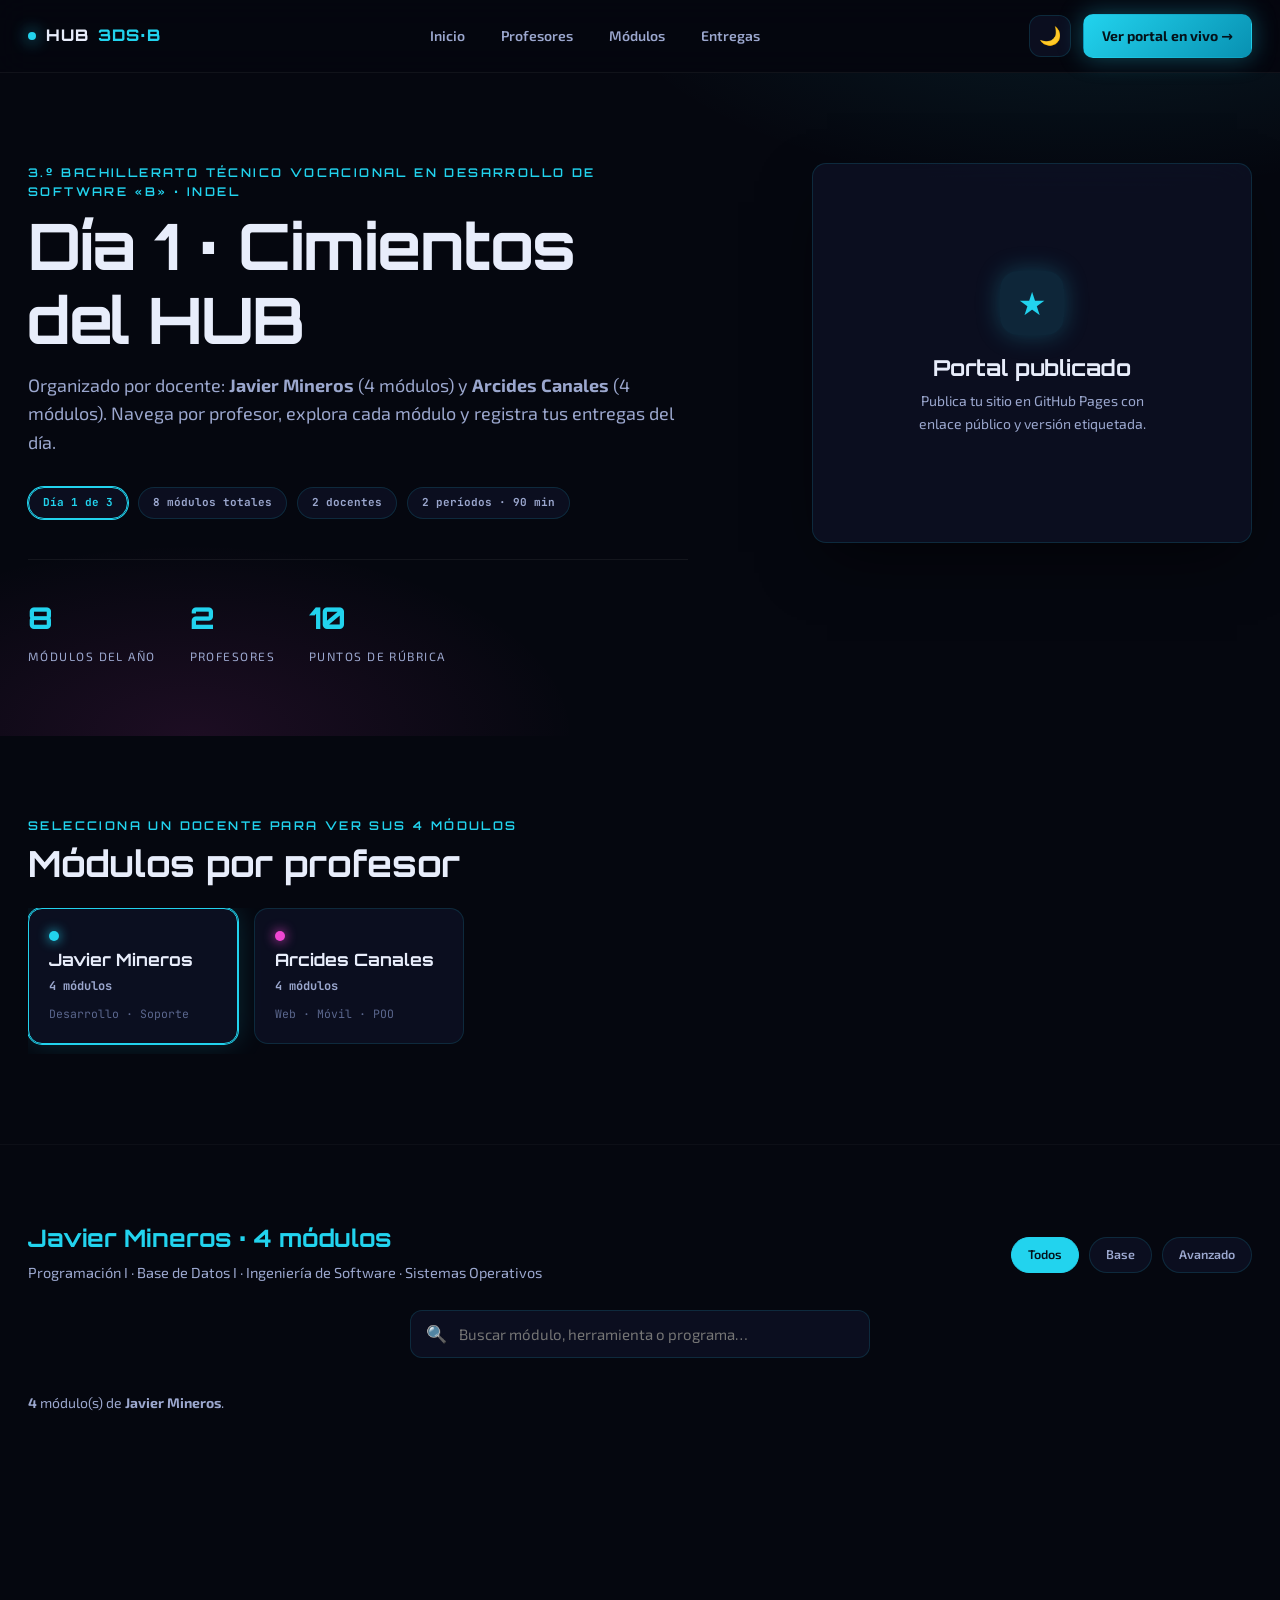
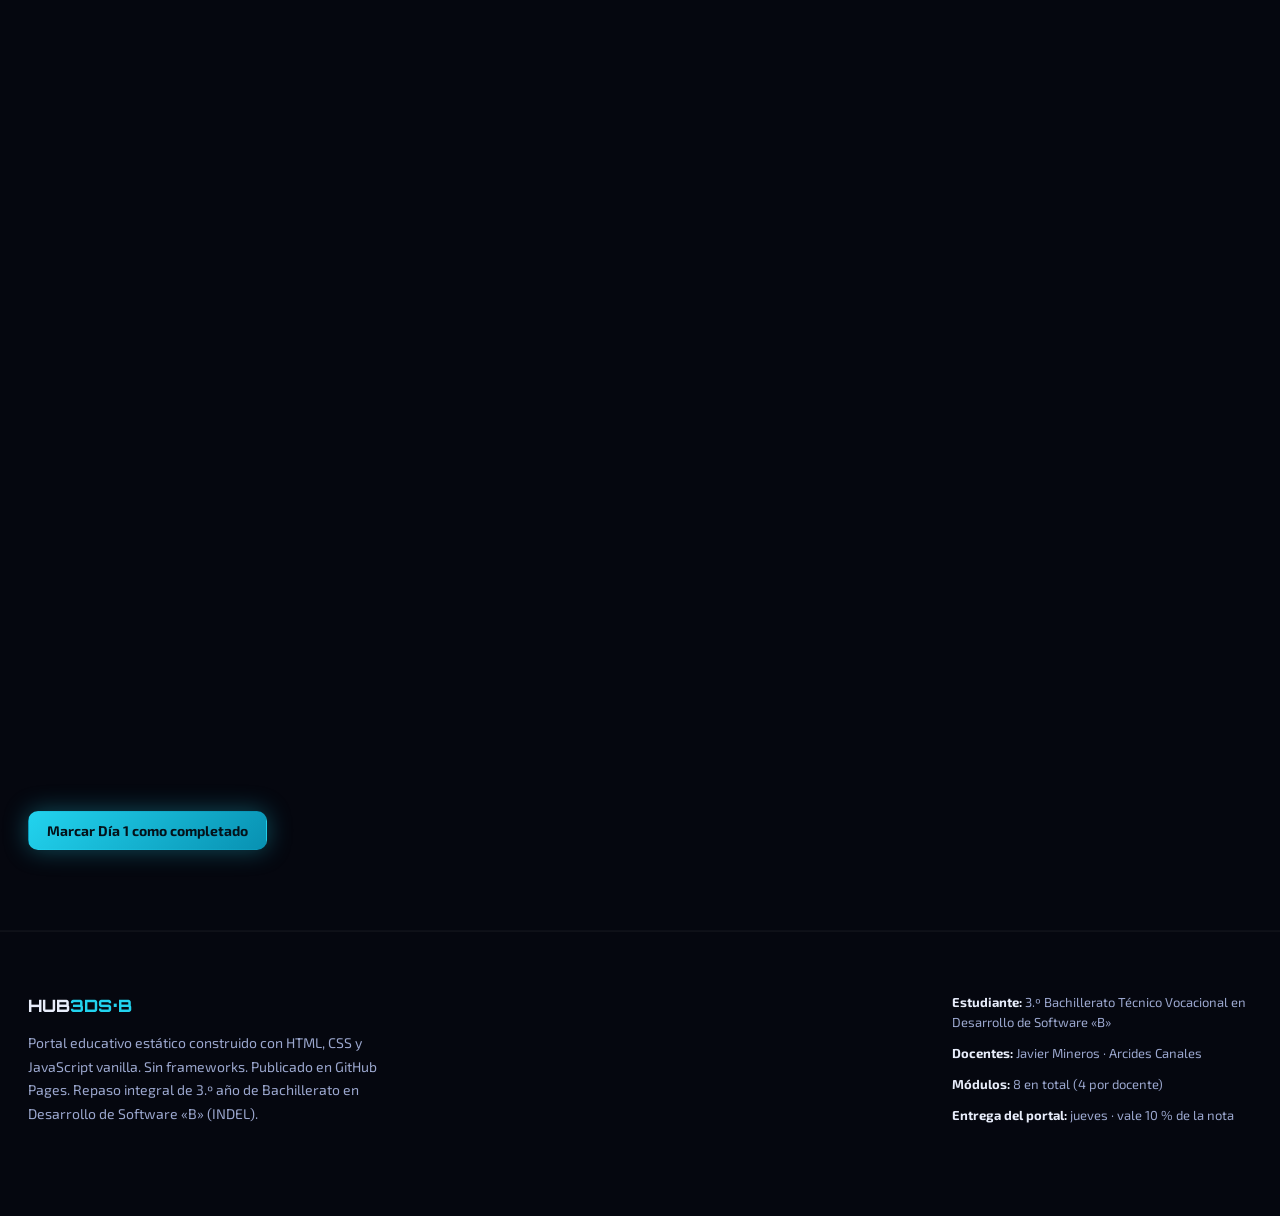
==== portal_profesional/dia1/index.html @ 41afa898 "Día 1: portal HUB 3DS·B organizado por profesores (Javier Mineros y Arcides Canales) - 8 módulos org" ====
<!DOCTYPE html>
<html lang="es" class="dark">
<head>
  <meta charset="UTF-8">
  <meta name="viewport" content="width=device-width, initial-scale=1">
  <meta name="description" content="HUB 3DS·B · Día 1 · Cimientos del HUB · Repaso integral 3.º Bachillerato Desarrollo de Software · INDEL">
  <meta name="author" content="Estudiante 3.º Bachillerato Técnico Vocacional en Desarrollo de Software «B»">
  <title>HUB 3DS·B · Día 1 · Cimientos del HUB</title>
  <link rel="preconnect" href="https://fonts.googleapis.com">
  <link rel="preconnect" href="https://fonts.gstatic.com" crossorigin>
  <link href="https://fonts.googleapis.com/css2?family=Exo+2:wght@400;600;700&family=JetBrains+Mono:wght@400;600&family=Orbitron:wght@600;800&display=swap" rel="stylesheet">
  <link rel="stylesheet" href="css/style.css">
  <link rel="icon" href="data:image/svg+xml,%3Csvg xmlns='http://www.w3.org/2000/svg' viewBox='0 0 32 32'%3E%3Crect width='32' height='32' rx='8' fill='%2305070f'/%3E%3Cpath d='M10 10h12v12H10z' fill='%2322d3ee'/%3E%3Ccircle cx='16' cy='16' r='4' fill='none' stroke='%23f046d2' stroke-width='2'/%3E%3C/svg%3E">
</head>
<body>

  <a href="#main" class="visually-hidden">Saltar al contenido principal</a>

  <nav class="nav" aria-label="Navegación principal">
    <div class="wrap">
      <a href="#" class="nav__brand" aria-label="HUB 3DS·B — Inicio">
        <span class="dot" aria-hidden="true"></span>
        HUB<span style="color:var(--color-javier)">3DS·B</span>
      </a>

      <div class="nav__links">
        <a href="#main" class="nav__link">Inicio</a>
        <a href="#profesores" class="nav__link">Profesores</a>
        <a href="#modulos" class="nav__link">Módulos</a>
        <a href="#entregas" class="nav__link">Entregas</a>
      </div>

      <div class="nav__controls">
        <button id="theme-toggle" class="theme-toggle" aria-label="Cambiar tema claro/oscuro" aria-pressed="false">🌙</button>
        <a href="#" class="btn btn--primary">Ver portal en vivo →</a>
      </div>
    </div>
  </nav>

  <header class="hero" id="main">
    <div class="wrap">
      <div class="hero__grid">
        <div class="hero__content">
          <span class="tagline">3.º Bachillerato Técnico Vocacional en Desarrollo de Software «B» · INDEL</span>
          <h1>Día 1 · Cimientos del HUB</h1>
          <p class="lead">
            Organizado por docente: <strong>Javier Mineros</strong> (4 módulos) y
            <strong>Arcides Canales</strong> (4 módulos). Navega por profesor, explora cada módulo y registra tus entregas del día.
          </p>

          <div class="hero__meta">
            <span class="hero__badge hero__badge--today">Día 1 de 3</span>
            <span class="hero__badge">8 módulos totales</span>
            <span class="hero__badge">2 docentes</span>
            <span class="hero__badge">2 períodos · 90 min</span>
          </div>

          <div class="hero__stats">
            <div class="stat">
              <span class="stat__value" id="count-total">8</span>
              <span class="stat__label">Módulos del año</span>
            </div>
            <div class="stat">
              <span class="stat__value">2</span>
              <span class="stat__label">Profesores</span>
            </div>
            <div class="stat">
              <span class="stat__value">10</span>
              <span class="stat__label">Puntos de rúbrica</span>
            </div>
          </div>
        </div>

        <div class="hero__card">
          <div class="hero__card-inner">
            <div class="hero__card-icon" aria-hidden="true">★</div>
            <h3 class="hero__card-title">Portal publicado</h3>
            <p class="hero__card-text">
              Publica tu sitio en GitHub Pages con enlace público y versión etiquetada.
            </p>
          </div>
        </div>
      </div>
    </div>
  </header>

  <section class="section" id="profesores" aria-label="Docentes y sus módulos">
    <div class="wrap">
      <div class="tagline">Selecciona un docente para ver sus 4 módulos</div>
      <h2 style="margin-bottom:24px;">Módulos por profesor</h2>

      <div class="professor-nav" role="tablist" aria-label="Docentes">
        <button class="prof-tab prof-tab--active" role="tab" aria-selected="true" data-prof="javier"
                style="--color-active: var(--color-javier); --color-active-rgb: 34,211,238;">
          <span class="prof-tab__dot"></span>
          <span class="prof-tab__name">Javier Mineros</span>
          <span class="prof-tab__count">4 módulos</span>
          <span class="prof-tab__meta">Desarrollo · Soporte</span>
        </button>
        <button class="prof-tab" role="tab" aria-selected="false" data-prof="arcides"
                style="--color-active: var(--color-arcides); --color-active-rgb: 240,70,210;">
          <span class="prof-tab__dot"></span>
          <span class="prof-tab__name">Arcides Canales</span>
          <span class="prof-tab__count">4 módulos</span>
          <span class="prof-tab__meta">Web · Móvil · POO</span>
        </button>
      </div>
    </div>
  </section>

  <section class="section section--last" id="modulos" aria-label="Catálogo de módulos">
    <div class="wrap">

      <div class="modules-view modules-view--active" id="view-javier" aria-labelledby="title-javier">
        <div class="modules-header">
          <div>
            <h3 id="title-javier" style="color:var(--color-javier)">Javier Mineros · 4 módulos</h3>
            <p class="modules-header__subtitle">
              Programación I · Base de Datos I · Ingeniería de Software · Sistemas Operativos
            </p>
          </div>
          <div class="chips" role="group" aria-label="Filtrar por nivel">
            <label class="chip chip--active" data-prof="javier" data-nivel="todos" aria-pressed="true">
              <input type="radio" name="nivel-javier" checked hidden> Todos
            </label>
            <label class="chip" data-prof="javier" data-nivel="Base" aria-pressed="false">
              <input type="radio" name="nivel-javier" hidden> Base
            </label>
            <label class="chip" data-prof="javier" data-nivel="Avanzado" aria-pressed="false">
              <input type="radio" name="nivel-javier" hidden> Avanzado
            </label>
          </div>
        </div>

        <div class="search-wrap" role="search" aria-label="Buscar módulos de Javier Mineros">
          <span class="search-icon" aria-hidden="true">🔍</span>
          <input type="search" id="search-javier" placeholder="Buscar módulo, herramienta o programa…"
                 aria-controls="grid-javier" aria-describedby="live-javier">
          <div id="live-javier" class="visually-hidden" aria-live="polite"></div>
        </div>

        <p style="margin-bottom:18px;color:var(--text-muted);font-size:14px;">
          <strong id="count-javier">4</strong> módulo(s) de <strong>Javier Mineros</strong>.
        </p>

        <div class="modules-grid" id="grid-javier"></div>
      </div>

      <div class="modules-view" id="view-arcides" aria-labelledby="title-arcides">
        <div class="modules-header">
          <div>
            <h3 id="title-arcides" style="color:var(--color-arcides)">Arcides Canales · 4 módulos</h3>
            <p class="modules-header__subtitle">
              Desarrollo Web I · Programación Orientada a Objetos · Desarrollo Web II · Desarrollo Móvil
            </p>
          </div>
          <div class="chips" role="group" aria-label="Filtrar por nivel">
            <label class="chip chip--active" data-prof="arcides" data-nivel="todos" aria-pressed="true">
              <input type="radio" name="nivel-arcides" checked hidden> Todos
            </label>
            <label class="chip" data-prof="arcides" data-nivel="Avanzado" aria-pressed="false">
              <input type="radio" name="nivel-arcides" hidden> Avanzado
            </label>
          </div>
        </div>

        <div class="search-wrap" role="search" aria-label="Buscar módulos de Arcides Canales">
          <span class="search-icon" aria-hidden="true">🔍</span>
          <input type="search" id="search-arcides" placeholder="Buscar módulo, herramienta o programa…"
                 aria-controls="grid-arcides" aria-describedby="live-arcides">
          <div id="live-arcides" class="visually-hidden" aria-live="polite"></div>
        </div>

        <p style="margin-bottom:18px;color:var(--text-muted);font-size:14px;">
          <strong id="count-arcides">4</strong> módulo(s) de <strong>Arcides Canales</strong>.
        </p>

        <div class="modules-grid" id="grid-arcides"></div>
      </div>

    </div>
  </section>

  <section class="section" id="entregas" aria-label="Entregas del Día 1">
    <div class="wrap">
      <div class="checklist reveal">
        <h3><span class="num">1</span> Antes de terminar el martes</h3>
        <ul>
          <li><label><input type="checkbox" data-k="d1:pre:0"><span>Cada integrante tiene su cuenta de GitHub (se crea gratis en github.com/signup).</span></label></li>
          <li><label><input type="checkbox" data-k="d1:pre:1"><span>Git instalado y funcionando (¿cómo comprueban que sí?).</span></label></li>
          <li><label><input type="checkbox" data-k="d1:pre:2"><span>Visual Studio Code con la extensión Live Server.</span></label></li>
          <li><label><input type="checkbox" data-k="d1:pre:3"><span>Apuntes, cuadernos y acceso a Classroom o Drive para consultar lo del año.</span></label></li>
          <li><label><input type="checkbox" data-k="d1:pre:4"><span>Un correo al que lleguen las invitaciones del repositorio.</span></label></li>
        </ul>
      </div>

      <div class="checklist reveal" style="margin-top:26px;">
        <h3><span class="num">2</span> Producto del Día 1</h3>
        <ul>
          <li><label><input type="checkbox" data-k="d1:prod:0"><span>Portada con nombre propio y navegación clara por profesor.</span></label></li>
          <li><label><input type="checkbox" data-k="d1:prod:1"><span>Todos los módulos pintados desde <code>data/modulos.js</code> (8 módulos, 2 docentes).</span></label></li>
          <li><label><input type="checkbox" data-k="d1:prod:2"><span>Diseño que se ve bien en celular.</span></label></li>
          <li><label><input type="checkbox" data-k="d1:prod:3"><span>Publicado en GitHub Pages con enlace público.</span></label></li>
          <li><label><input type="checkbox" data-k="d1:prod:4"><span>README con integrantes, enlace y registro de prompts.</span></label></li>
        </ul>
      </div>

      <div style="margin-top:30px;display:flex;gap:12px;flex-wrap:wrap;">
        <button id="btn-day1-complete" class="btn btn--primary">Marcar Día 1 como completado</button>
      </div>
    </div>
  </section>

  <footer>
    <div class="wrap">
      <div class="footer-grid">
        <div>
          <div class="footer__brand">HUB<span style="color:var(--color-javier)">3DS·B</span></div>
          <p class="footer__text">
            Portal educativo estático construido con HTML, CSS y JavaScript vanilla. Sin frameworks. Publicado en GitHub Pages.
            Repaso integral de 3.º año de Bachillerato en Desarrollo de Software «B» (INDEL).
          </p>
        </div>
        <div class="footer__meta">
          <div><b>Estudiante:</b> 3.º Bachillerato Técnico Vocacional en Desarrollo de Software «B»</div>
          <div><b>Docentes:</b> Javier Mineros · Arcides Canales</div>
          <div><b>Módulos:</b> 8 en total (4 por docente)</div>
          <div><b>Entrega del portal:</b> jueves · vale 10 % de la nota</div>
        </div>
      </div>
    </div>
  </footer>

  <div id="status-live" class="visually-hidden" aria-live="polite"></div>

  <script type="module" src="js/app.js"></script>
</body>
</html>
---- portal_profesional/dia1/css/style.css ----
/**
 * HUB 3DS·B — Estilos profesionales (Dark Theme)
 * Diseño para portafolio de repaso de 3.º año de Bachillerato.
 * Paleta: oscuro profundo con acentos cian/magenta/ámbar.
 * Tipografía: Orbitron (títulos), Exo 2 (cuerpo), JetBrains Mono (código).
 */

:root {
  --bg: #05070f;
  --bg-elev: #0a0e1e;
  --panel: rgba(14, 18, 38, 0.75);
  --panel-border: rgba(34, 211, 238, 0.14);
  --text: #e8edfb;
  --text-muted: #9ba7ce;
  --text-dim: #5b678e;

  --color-javier: #22d3ee;
  --color-arcides: #f046d2;
  --color-amber: #ffb224;
  --color-green: #34f5a0;

  --font-display: "Orbitron", "Eurostile", "Bank Gothic", system-ui, sans-serif;
  --font-body: "Exo 2", system-ui, -apple-system, "Segoe UI", Roboto, sans-serif;
  --font-mono: "JetBrains Mono", ui-monospace, Consolas, "Courier New", monospace;

  --radius: 14px;
  --radius-sm: 8px;
  --shadow: 0 24px 60px -15px rgba(0, 0, 0, 0.6);
  --transition: 350ms cubic-bezier(0.23, 1, 0.32, 1);

  --max-width: 1280px;
  --header-height: 72px;
}

*,
*::before,
*::after {
  box-sizing: border-box;
  margin: 0;
  padding: 0;
}

html {
  scroll-behavior: smooth;
  scroll-padding-top: var(--header-height);
}

body {
  font-family: var(--font-body);
  background: var(--bg);
  color: var(--text);
  line-height: 1.6;
  font-size: 16px;
  -webkit-font-smoothing: antialiased;
}

a {
  color: var(--color-javier);
  text-decoration: none;
  transition: color 0.2s ease;
}

a:hover {
  color: var(--color-arcides);
}

code {
  font-family: var(--font-mono);
  font-size: 0.85em;
  background: rgba(20, 28, 61, 0.6);
  color: var(--color-javier);
  padding: 2px 6px;
  border-radius: 4px;
}

:focus-visible {
  outline: 2px solid var(--color-javier);
  outline-offset: 3px;
  border-radius: 4px;
}

::selection {
  background: var(--color-javier);
  color: #04121a;
}

::-webkit-scrollbar { width: 10px; height: 10px; }
::-webkit-scrollbar-track { background: var(--bg); }
::-webkit-scrollbar-thumb { background: var(--panel-border); border-radius: 6px; }
::-webkit-scrollbar-thumb:hover { background: var(--color-javier); }

.wrap {
  max-width: var(--max-width);
  margin: 0 auto;
  padding: 0 28px;
}

.section {
  padding: 80px 0;
  border-bottom: 1px solid rgba(255, 255, 255, 0.03);
}

.section--last {
  border-bottom: none;
}

.visually-hidden {
  position: absolute;
  width: 1px; height: 1px; padding: 0; margin: -1px;
  overflow: hidden; clip: rect(0,0,0,0); white-space: nowrap; border: 0;
}

.tagline {
  font-family: var(--font-display);
  font-weight: 600;
  font-size: 12px;
  letter-spacing: 0.2em;
  text-transform: uppercase;
  color: var(--color-javier);
  display: block;
  margin-bottom: 8px;
}

h1, h2, h3, h4 {
  font-family: var(--font-display);
  font-weight: 700;
  line-height: 1.15;
  color: var(--text);
}

h1 { font-size: clamp(32px, 6vw, 64px); margin-bottom: 14px; letter-spacing: -0.02em; }
h2 { font-size: clamp(24px, 3vw, 36px); margin-bottom: 12px; }
h3 { font-size: clamp(18px, 2vw, 24px); margin-bottom: 8px; }

p.lead {
  font-size: 18px;
  color: var(--text-muted);
  max-width: 68ch;
  margin-bottom: 30px;
}

.nav {
  position: sticky;
  top: 0;
  z-index: 60;
  background: rgba(5, 7, 15, 0.85);
  backdrop-filter: blur(16px);
  border-bottom: 1px solid rgba(255, 255, 255, 0.05);
}

.nav .wrap {
  display: flex;
  align-items: center;
  justify-content: space-between;
  height: var(--header-height);
  gap: 16px;
}

.nav__brand {
  font-family: var(--font-display);
  font-weight: 800;
  font-size: 16px;
  letter-spacing: 0.05em;
  color: var(--text);
  display: flex;
  align-items: center;
  gap: 10px;
}

.nav__brand .dot {
  width: 8px; height: 8px; border-radius: 50%;
  background: var(--color-javier);
  box-shadow: 0 0 16px var(--color-javier);
  animation: pulse 2s infinite;
}

.nav__links { display: flex; gap: 28px; align-items: center; }
.nav__link {
  font-size: 14px;
  font-weight: 600;
  color: var(--text-muted);
  padding: 6px 4px;
  position: relative;
  transition: color 0.25s ease;
}
.nav__link:hover, .nav__link:focus-visible { color: var(--text); }
.nav__link::after {
  content: ""; position: absolute; bottom: 0; left: 0;
  width: 0; height: 2px; background: var(--color-javier);
  transition: width 0.3s ease;
}
.nav__link:hover::after { width: 100%; }

.nav__controls { display: flex; align-items: center; gap: 12px; }

.btn {
  display: inline-flex;
  align-items: center;
  gap: 8px;
  border: 1px solid var(--panel-border);
  border-radius: 10px;
  padding: 10px 18px;
  font-family: var(--font-body);
  font-size: 14px;
  font-weight: 700;
  cursor: pointer;
  background: transparent;
  color: var(--text);
  transition: transform 0.2s ease, filter 0.2s ease, border-color 0.25s ease, background 0.25s ease;
}
.btn:hover { transform: translateY(-1px); filter: brightness(1.1); }
.btn:active { transform: translateY(0); }

.btn--primary {
  background: linear-gradient(135deg, var(--color-javier), #0891b2);
  border-color: transparent;
  color: #04121a;
  box-shadow: 0 0 24px rgba(34, 211, 238, 0.35);
}
.btn--primary:hover { filter: brightness(1.15); }

.btn--ghost { background: rgba(255,255,255,0.04); border-color: transparent; }
.btn--outline:hover { border-color: var(--color-javier); color: var(--color-javier); }

.theme-toggle {
  width: 42px; height: 42px; border-radius: 12px;
  border: 1px solid var(--panel-border);
  background: var(--panel);
  color: var(--text);
  cursor: pointer;
  display: grid; place-items: center;
  font-size: 18px;
  transition: transform 0.2s ease, border-color 0.25s ease;
}
.theme-toggle:hover { border-color: var(--color-javier); transform: rotate(15deg); }

.hero {
  padding: 90px 0 70px;
  position: relative;
  overflow: hidden;
}

.hero::before {
  content: ""; position: absolute; inset: 0;
  background:
    radial-gradient(900px 400px at 85% -15%, rgba(34, 211, 238, 0.10), transparent 55%),
    radial-gradient(700px 350px at 15% 100%, rgba(240, 70, 210, 0.10), transparent 55%);
  pointer-events: none; z-index: 0;
}

.hero .wrap { position: relative; z-index: 2; }

.hero__grid {
  display: grid;
  grid-template-columns: 1fr 440px;
  gap: 48px;
  align-items: start;
}
@media (max-width: 900px) { .hero__grid { grid-template-columns: 1fr; gap: 34px; } }

.hero__content { max-width: 660px; }
.hero__meta {
  display: flex; flex-wrap: wrap; gap: 10px; margin-bottom: 20px;
}
.hero__badge {
  font-family: var(--font-mono);
  font-size: 11px; font-weight: 700;
  padding: 6px 14px; border-radius: 999px;
  border: 1px solid var(--panel-border);
  background: var(--panel); color: var(--text-muted);
  backdrop-filter: blur(6px);
}
.hero__badge--today { border-color: var(--color-javier); color: var(--color-javier); box-shadow: 0 0 0 1px var(--color-javier); }

.hero h1 { max-width: 32ch; }

.hero__stats {
  display: flex; gap: 34px; margin-top: 40px;
  padding-top: 34px; border-top: 1px solid rgba(255,255,255,0.06);
}
.stat { display: flex; flex-direction: column; gap: 5px; }
.stat__value {
  font-family: var(--font-display);
  font-weight: 800; font-size: 30px; color: var(--color-javier);
}
.stat__label {
  font-size: 12px; color: var(--text-muted);
  text-transform: uppercase; letter-spacing: 0.12em;
}

.hero__card {
  position: relative; border-radius: var(--radius);
  border: 1px solid var(--panel-border);
  background: var(--panel); backdrop-filter: blur(20px);
  box-shadow: var(--shadow); overflow: hidden;
  height: 380px; display: grid; place-items: center;
}
.hero__card::before {
  content: ""; position: absolute; inset: -2px; z-index: -1;
  background: linear-gradient(135deg, var(--color-javier), var(--color-arcides));
  border-radius: inherit; opacity: 0; transition: opacity 0.4s ease;
}
.hero__card:hover::before { opacity: 0.35; }
.hero__card-inner { padding: 32px; text-align: center; max-width: 320px; }
.hero__card-icon {
  width: 64px; height: 64px; border-radius: 18px;
  background: rgba(34, 211, 238, 0.12); color: var(--color-javier);
  display: grid; place-items: center; font-size: 32px;
  margin: 0 auto 20px; box-shadow: 0 0 24px rgba(34, 211, 238, 0.25);
}
.hero__card-title { font-family: var(--font-display); font-size: 22px; margin-bottom: 10px; }
.hero__card-text { font-size: 14px; color: var(--text-muted); }

.professor-nav {
  display: flex;
  gap: 16px;
  margin-bottom: 10px;
  overflow-x: auto;
  padding-bottom: 10px;
  scrollbar-width: thin;
  scrollbar-color: var(--panel-border) transparent;
}

.prof-tab {
  flex: 0 0 auto;
  width: 210px;
  border-radius: var(--radius);
  border: 1px solid var(--panel-border);
  background: var(--panel);
  padding: 22px 20px;
  cursor: pointer;
  transition: transform 0.3s ease, border-color 0.3s ease, box-shadow 0.3s ease;
  position: relative; overflow: hidden;
  display: flex; flex-direction: column; gap: 8px;
}

.prof-tab:hover { transform: translateY(-5px); border-color: var(--color-javier); }
.prof-tab--active {
  border-color: var(--color-active, var(--color-javier));
  box-shadow: 0 0 0 1px var(--color-active, var(--color-javier)),
              0 0 28px rgba(var(--color-active-rgb, 34,211,238), 0.18);
}

.prof-tab__dot {
  width: 10px; height: 10px; border-radius: 50%;
  background: var(--color-active, var(--color-javier));
  box-shadow: 0 0 12px var(--color-active, var(--color-javier));
  align-self: flex-start;
}
.prof-tab__name {
  font-family: var(--font-display);
  font-size: 17px; font-weight: 700; color: var(--text);
}
.prof-tab__count {
  font-family: var(--font-mono);
  font-size: 12px; font-weight: 700; color: var(--text-muted);
}
.prof-tab__meta {
  font-size: 11.5px; color: var(--text-dim); font-family: var(--font-mono);
  margin-top: 4px;
}

@media (max-width: 640px) { .prof-tab { width: 170px; padding: 18px 14px; } }

.modules-view {
  display: none;
  animation: fadeIn 0.5s ease backwards;
}
.modules-view--active { display: block; }

.modules-header {
  display: flex; flex-wrap: wrap; justify-content: space-between;
  align-items: center; gap: 14px; margin-bottom: 26px;
}

.modules-header__title {
  font-family: var(--font-display);
  font-size: clamp(22px, 3vw, 30px);
  color: var(--text);
}

.modules-header__subtitle {
  font-size: 14.5px; color: var(--text-muted);
  margin-top: 6px;
}

.chips {
  display: flex; gap: 10px; flex-wrap: wrap;
}
.chip {
  font-family: var(--font-body);
  font-size: 12.5px; font-weight: 600;
  padding: 7px 16px; border-radius: 999px;
  border: 1px solid var(--panel-border);
  background: var(--panel); color: var(--text-muted);
  cursor: pointer; transition: all 0.25s ease;
}
.chip:hover { border-color: var(--color-javier); color: var(--color-javier); }
.chip--active {
  background: var(--color-javier); color: #04121a; border-color: var(--color-javier);
}
.chip--arcides.chip--active { background: var(--color-arcides); border-color: var(--color-arcides); }

.search-wrap {
  position: relative; max-width: 460px; margin: 0 auto 34px;
}
.search-wrap input {
  width: 100%; padding: 14px 18px 14px 48px; border-radius: 12px;
  border: 1px solid var(--panel-border); background: var(--panel);
  color: var(--text); font-family: inherit; font-size: 15px;
  transition: border-color 0.25s ease, box-shadow 0.25s ease;
}
.search-wrap input:focus {
  outline: none; border-color: var(--color-javier);
  box-shadow: 0 0 0 4px rgba(34, 211, 238, 0.16);
}
.search-icon {
  position: absolute; left: 16px; top: 50%; transform: translateY(-50%);
  color: var(--text-dim); font-size: 17px;
}

.modules-grid {
  display: grid;
  grid-template-columns: repeat(auto-fill, minmax(310px, 1fr));
  gap: 22px;
}

.module-card {
  border-radius: var(--radius);
  border: 1px solid var(--panel-border);
  background: var(--panel); backdrop-filter: blur(12px);
  overflow: hidden; display: flex; flex-direction: column;
  transition: transform 0.35s ease, box-shadow 0.35s ease, border-color 0.35s ease;
  animation: fadeUp 0.6s ease backwards;
}
.module-card:hover {
  transform: translateY(-7px);
  box-shadow: var(--shadow);
  border-color: var(--color-javier);
}

.module-card__header {
  padding: 20px 22px 14px;
  display: flex; justify-content: space-between; align-items: flex-start; gap: 10px;
}
.module-card__id {
  font-family: var(--font-mono);
  font-size: 10.5px; font-weight: 800;
  padding: 4px 9px; border-radius: 7px;
  background: rgba(255,255,255,0.04);
  color: var(--text-dim); border: 1px solid rgba(255,255,255,0.06);
  align-self: flex-start;
}
.module-card__doc {
  font-size: 12.5px; font-weight: 700;
  color: var(--doc-color, var(--text-muted));
  display: flex; align-items: center; gap: 7px;
}
.module-card__doc .dot {
  width: 7px; height: 7px; border-radius: 50%;
  background: var(--doc-color, var(--text-muted));
}

.module-card__body { padding: 0 22px 18px; flex: 1; }
.module-card__desc {
  font-size: 13.5px; color: var(--text-muted); line-height: 1.55;
  margin-bottom: 18px;
  display: -webkit-box; -webkit-line-clamp: 3; -webkit-box-orient: vertical; overflow: hidden;
}
.module-card__tags {
  display: flex; gap: 8px; flex-wrap: wrap; margin-bottom: 18px;
}
.tag {
  font-family: var(--font-mono);
  font-size: 10px; font-weight: 800;
  padding: 3px 10px; border-radius: 7px;
  border: 1px solid var(--panel-border); color: var(--text-dim);
  background: rgba(255,255,255,0.03);
}
.tag--nivel { color: var(--color-amber); border-color: rgba(255,178,36,0.25); }

.module-card__footer {
  padding: 14px 22px 20px;
  border-top: 1px solid rgba(255,255,255,0.05);
  display: flex; justify-content: space-between; align-items: center;
}
.module-card__stats {
  display: flex; gap: 14px; font-size: 11.5px; color: var(--text-dim); font-family: var(--font-mono);
}
.stat-pill { display: inline-flex; align-items: center; gap: 5px; }
.stat-pill span:first-child { color: var(--text-dim); }
.stat-pill span:last-child { color: var(--text); }

.btn--sm {
  padding: 8px 14px; font-size: 12.5px;
}

.checklist {
  background: var(--panel);
  border: 1px solid var(--panel-border);
  border-radius: var(--radius);
  padding: 34px; backdrop-filter: blur(12px);
}
.checklist h3 {
  margin-bottom: 24px; font-size: 20px;
  display: flex; align-items: center; gap: 10px;
}
.checklist h3 .num {
  width: 30px; height: 30px; border-radius: 50%;
  background: var(--color-javier); color: #04121a;
  font-family: var(--font-display); font-size: 13px; font-weight: 800;
  display: grid; place-items: center; flex-shrink: 0;
}
.checklist ul { list-style: none; display: grid; gap: 12px; }
.checklist li {
  display: flex; align-items: flex-start; gap: 12px;
  font-size: 14.5px; color: var(--text-muted);
  padding: 10px 0; border-bottom: 1px dashed rgba(255,255,255,0.05);
}
.checklist li:last-child { border-bottom: none; }
.checklist label { display: flex; align-items: flex-start; gap: 10px; cursor: pointer; user-select: none; }
.checklist input { accent-color: var(--color-javier); width: 18px; height: 18px; margin-top: 3px; flex: 0 0 auto; }
.checklist span { line-height: 1.45; }

footer {
  padding: 60px 0 90px; color: var(--text-muted); font-size: 14px;
  border-top: 1px solid rgba(255,255,255,0.04);
}
.footer-grid {
  display: grid; grid-template-columns: 1fr 300px; gap: 46px;
}
@media (max-width: 760px) { .footer-grid { grid-template-columns: 1fr; gap: 34px; } }
.footer__brand {
  font-family: var(--font-display); font-weight: 800; font-size: 17px;
  color: var(--text); margin-bottom: 12px;
}
.footer__text { max-width: 46ch; line-height: 1.7; }
.footer__meta {
  display: flex; flex-direction: column; gap: 10px; font-size: 13px;
}
.footer__meta b { color: var(--text); }

@keyframes pulse {
  0%, 100% { opacity: 1; }
  50% { opacity: 0.45; }
}
@keyframes fadeIn { from { opacity: 0; } to { opacity: 1; } }
@keyframes fadeUp {
  from { opacity: 0; transform: translateY(24px); }
  to { opacity: 1; transform: translateY(0); }
}

.reveal { opacity: 0; transform: translateY(30px); transition: opacity 0.7s ease, transform 0.7s ease; }
.reveal--visible { opacity: 1; transform: translateY(0); }

@media (max-width: 640px) {
  .hero__stats { gap: 20px; }
  .stat__value { font-size: 24px; }
  .modules-grid { grid-template-columns: 1fr; }
  .checklist { padding: 24px; }
  .nav__links { gap: 18px; }
  .nav__link { font-size: 13px; }
}

@media (prefers-reduced-motion: reduce) {
  * { animation-duration: 0.01ms !important; animation-iteration-count: 1 !important;
      transition-duration: 0.01ms !important; scroll-behavior: auto !important; }
}
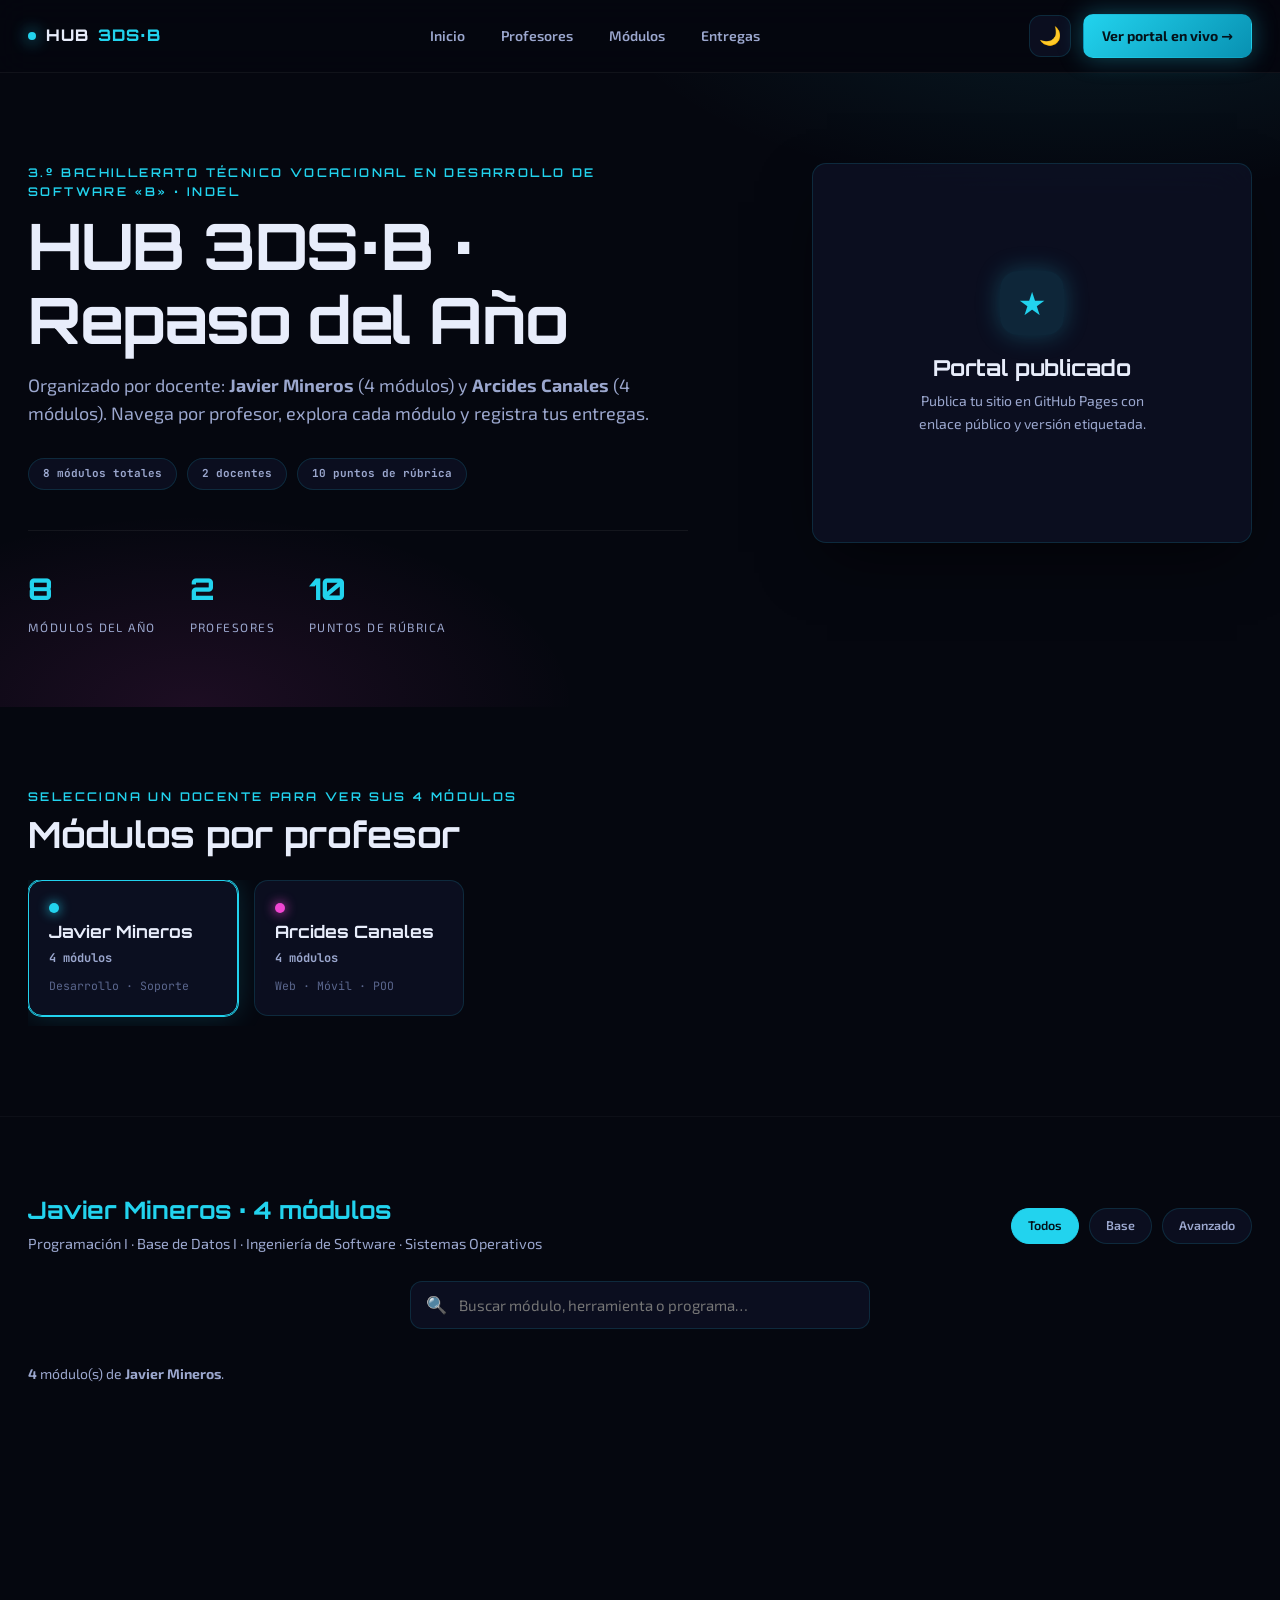
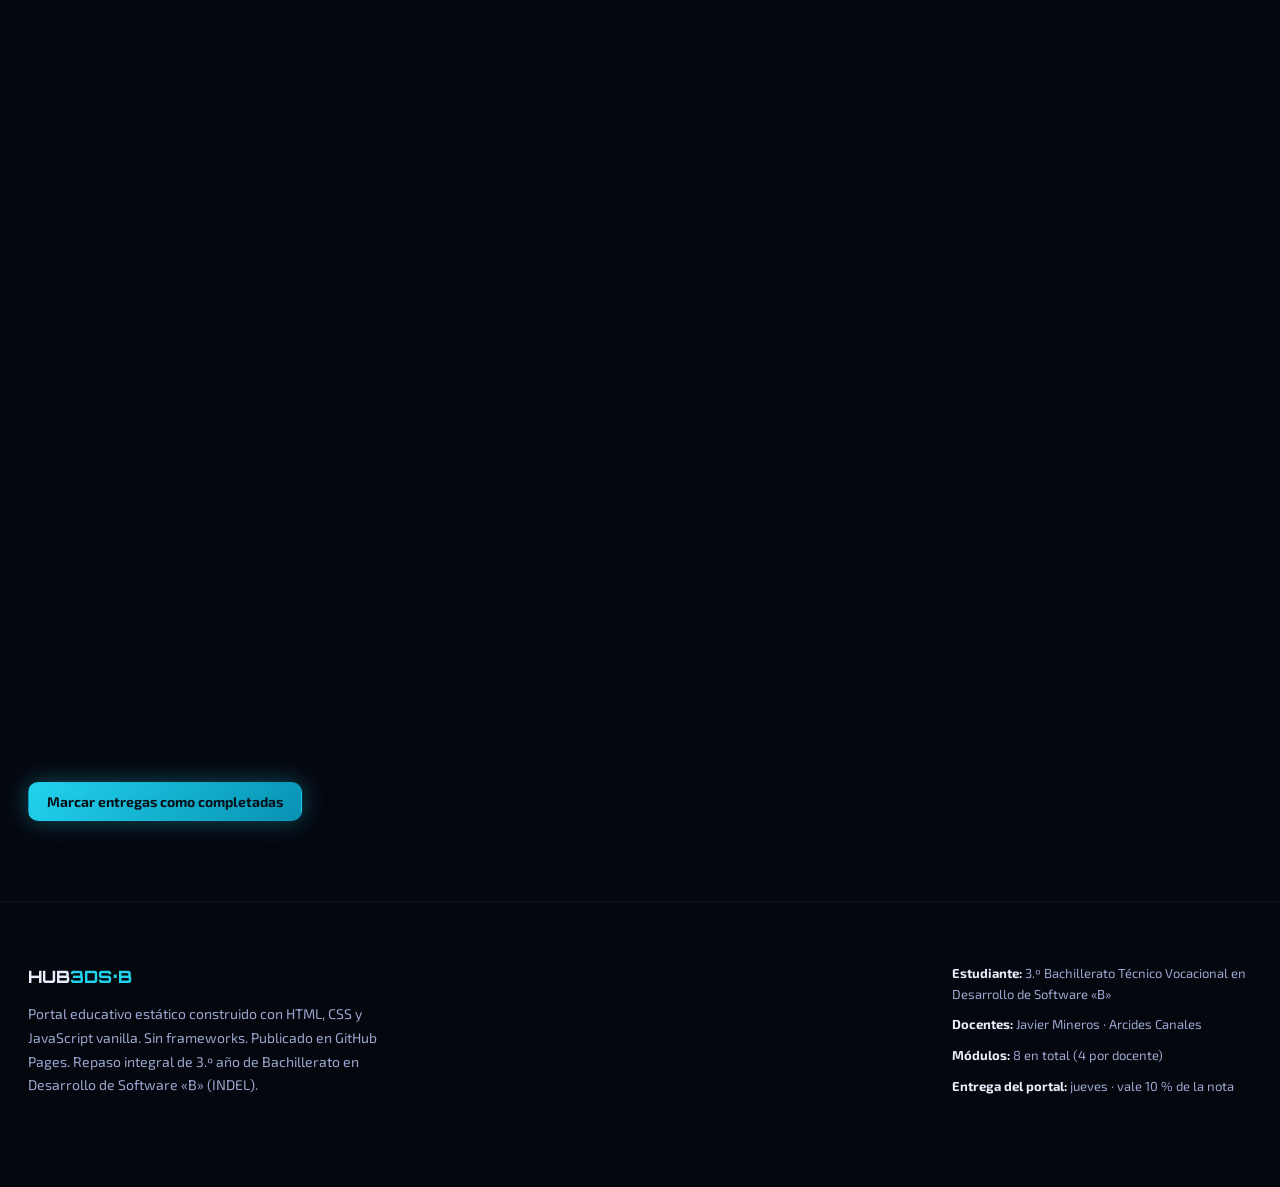
==== commit 6eb66771: "Quitar organización por días; portal enfocado solo en profesores - Título cambiado a 'HUB 3DS·B · Re" ====
--- a/portal_profesional/dia1/index.html
+++ b/portal_profesional/dia1/index.html
@@ -3,9 +3,9 @@
 <head>
   <meta charset="UTF-8">
   <meta name="viewport" content="width=device-width, initial-scale=1">
-  <meta name="description" content="HUB 3DS·B · Día 1 · Cimientos del HUB · Repaso integral 3.º Bachillerato Desarrollo de Software · INDEL">
+  <meta name="description" content="HUB 3DS·B · Repaso integral 3.º Bachillerato Desarrollo de Software · INDEL">
   <meta name="author" content="Estudiante 3.º Bachillerato Técnico Vocacional en Desarrollo de Software «B»">
-  <title>HUB 3DS·B · Día 1 · Cimientos del HUB</title>
+  <title>HUB 3DS·B · Repaso del Año</title>
   <link rel="preconnect" href="https://fonts.googleapis.com">
   <link rel="preconnect" href="https://fonts.gstatic.com" crossorigin>
   <link href="https://fonts.googleapis.com/css2?family=Exo+2:wght@400;600;700&family=JetBrains+Mono:wght@400;600&family=Orbitron:wght@600;800&display=swap" rel="stylesheet">
@@ -42,17 +42,16 @@
       <div class="hero__grid">
         <div class="hero__content">
           <span class="tagline">3.º Bachillerato Técnico Vocacional en Desarrollo de Software «B» · INDEL</span>
-          <h1>Día 1 · Cimientos del HUB</h1>
+          <h1>HUB 3DS·B · Repaso del Año</h1>
           <p class="lead">
             Organizado por docente: <strong>Javier Mineros</strong> (4 módulos) y
-            <strong>Arcides Canales</strong> (4 módulos). Navega por profesor, explora cada módulo y registra tus entregas del día.
+            <strong>Arcides Canales</strong> (4 módulos). Navega por profesor, explora cada módulo y registra tus entregas.
           </p>
 
           <div class="hero__meta">
-            <span class="hero__badge hero__badge--today">Día 1 de 3</span>
             <span class="hero__badge">8 módulos totales</span>
             <span class="hero__badge">2 docentes</span>
-            <span class="hero__badge">2 períodos · 90 min</span>
+            <span class="hero__badge">10 puntos de rúbrica</span>
           </div>
 
           <div class="hero__stats">
@@ -181,32 +180,32 @@
     </div>
   </section>
 
-  <section class="section" id="entregas" aria-label="Entregas del Día 1">
+  <section class="section" id="entregas" aria-label="Entregas del portal">
     <div class="wrap">
       <div class="checklist reveal">
-        <h3><span class="num">1</span> Antes de terminar el martes</h3>
+        <h3><span class="num">1</span> Requisitos previos</h3>
         <ul>
-          <li><label><input type="checkbox" data-k="d1:pre:0"><span>Cada integrante tiene su cuenta de GitHub (se crea gratis en github.com/signup).</span></label></li>
-          <li><label><input type="checkbox" data-k="d1:pre:1"><span>Git instalado y funcionando (¿cómo comprueban que sí?).</span></label></li>
-          <li><label><input type="checkbox" data-k="d1:pre:2"><span>Visual Studio Code con la extensión Live Server.</span></label></li>
-          <li><label><input type="checkbox" data-k="d1:pre:3"><span>Apuntes, cuadernos y acceso a Classroom o Drive para consultar lo del año.</span></label></li>
-          <li><label><input type="checkbox" data-k="d1:pre:4"><span>Un correo al que lleguen las invitaciones del repositorio.</span></label></li>
+          <li><label><input type="checkbox" data-k="entregas:pre:0"><span>Cada integrante tiene su cuenta de GitHub (se crea gratis en github.com/signup).</span></label></li>
+          <li><label><input type="checkbox" data-k="entregas:pre:1"><span>Git instalado y funcionando (¿cómo comprueban que sí?).</span></label></li>
+          <li><label><input type="checkbox" data-k="entregas:pre:2"><span>Visual Studio Code con la extensión Live Server.</span></label></li>
+          <li><label><input type="checkbox" data-k="entregas:pre:3"><span>Apuntes, cuadernos y acceso a Classroom o Drive para consultar lo del año.</span></label></li>
+          <li><label><input type="checkbox" data-k="entregas:pre:4"><span>Un correo al que lleguen las invitaciones del repositorio.</span></label></li>
         </ul>
       </div>
 
       <div class="checklist reveal" style="margin-top:26px;">
-        <h3><span class="num">2</span> Producto del Día 1</h3>
+        <h3><span class="num">2</span> Producto del portal</h3>
         <ul>
-          <li><label><input type="checkbox" data-k="d1:prod:0"><span>Portada con nombre propio y navegación clara por profesor.</span></label></li>
-          <li><label><input type="checkbox" data-k="d1:prod:1"><span>Todos los módulos pintados desde <code>data/modulos.js</code> (8 módulos, 2 docentes).</span></label></li>
-          <li><label><input type="checkbox" data-k="d1:prod:2"><span>Diseño que se ve bien en celular.</span></label></li>
-          <li><label><input type="checkbox" data-k="d1:prod:3"><span>Publicado en GitHub Pages con enlace público.</span></label></li>
-          <li><label><input type="checkbox" data-k="d1:prod:4"><span>README con integrantes, enlace y registro de prompts.</span></label></li>
+          <li><label><input type="checkbox" data-k="entregas:prod:0"><span>Portada con nombre propio y navegación clara por profesor.</span></label></li>
+          <li><label><input type="checkbox" data-k="entregas:prod:1"><span>Todos los módulos pintados desde <code>data/modulos.js</code> (8 módulos, 2 docentes).</span></label></li>
+          <li><label><input type="checkbox" data-k="entregas:prod:2"><span>Diseño que se ve bien en celular.</span></label></li>
+          <li><label><input type="checkbox" data-k="entregas:prod:3"><span>Publicado en GitHub Pages con enlace público.</span></label></li>
+          <li><label><input type="checkbox" data-k="entregas:prod:4"><span>README con integrantes, enlace y registro de prompts.</span></label></li>
         </ul>
       </div>
 
       <div style="margin-top:30px;display:flex;gap:12px;flex-wrap:wrap;">
-        <button id="btn-day1-complete" class="btn btn--primary">Marcar Día 1 como completado</button>
+        <button id="btn-entregas-complete" class="btn btn--primary">Marcar entregas como completadas</button>
       </div>
     </div>
   </section>
